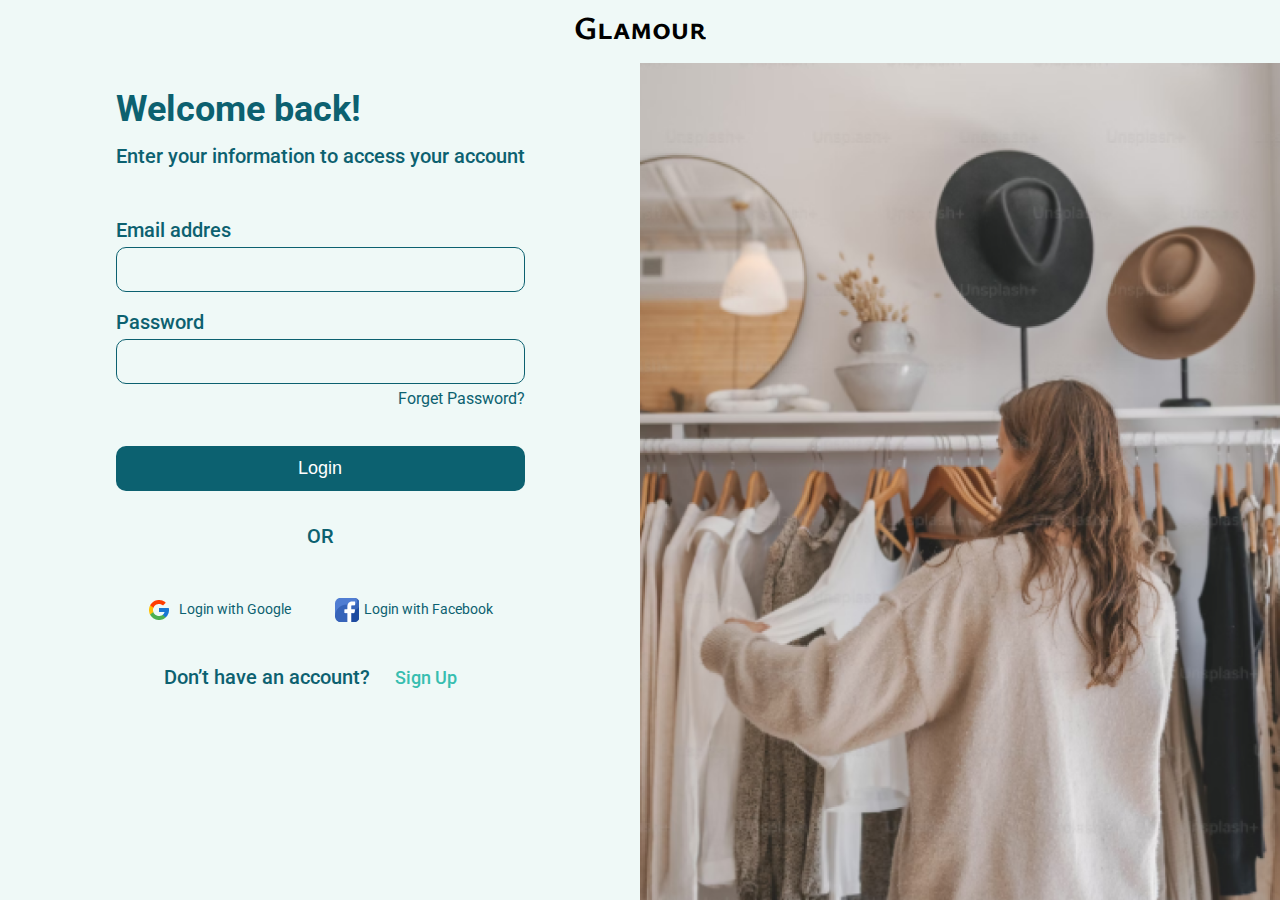
==== html/login.html @ cd98ed9a "new" ====
<!DOCTYPE html>
<html lang="en">
<head>
    <meta charset="UTF-8">
    <meta name="viewport" content="width=device-width, initial-scale=1.0">
    <title>Glamour</title>
    <link rel="stylesheet" href="https://cdnjs.cloudflare.com/ajax/libs/font-awesome/6.7.2/css/all.min.css">
    <link rel="stylesheet" href="../css/login.css">
</head>
<body>
    <header>
        <h1>Glamour</h1>
    </header>
    <section>
        <div class="content">
            <div class="form">
                <h2>Welcome back!</h2>
                <p>Enter your information to access your account</p>
                <form>
                    <div class="input">
                        <label>Email addres</label>
                        <input 
                            type="email" 
                            name="email" 
                            id="email"
                            required>
                    </div>
                    <br>
                    <div class="input">
                        <label>Password</label>
                        <input 
                            type="password" 
                            id="password" 
                            name="password"
                            required 
                            minlength="8"
                            maxlength="50">
                    </div>
                    <a href="#" class="forget">Forget Password?</a>
                    <br>
                    <input type="submit" value="Login">
                    <div class="social-link">
                        <p>OR</p>
                        <div class="contact">
                            <a href="#"> <img src="../images/icons8-google 1.png" width="24px" height="24px" alt=""> Login with Google</a>
                            <a href="#"> <img src="../images/facebook.png" width="24px" height="24px" alt="">Login with Facebook</a>    
                        </div>
                       <div class="signup">
                            <p>Don’t have an account? <a href="signup.html" target="_blank">Sign Up</a></p>
                        </div>
                    </div>
                </form>
            </div>
        </div>
        <div class="logo">
            <img src="../images/logo.png" alt="logo">
        </div>
    </section>
</body>
</html>
---- css/login.css ----
@import url('https://fonts.googleapis.com/css2?family=Anton&family=Jaro:opsz@6..72&family=Roboto:ital,wght@0,100..900;1,100..900&family=Ysabeau+SC:wght@1..1000&display=swap');
@import url('https://fonts.googleapis.com/css2?family=Anton&family=Jaro:opsz@6..72&family=Ysabeau+SC:wght@1..1000&display=swap');
* {
    margin: 0;
    padding: 0;
    box-sizing: border-box;
}
header{
    font-family: "Ysabeau SC";
    width: 100%;
    height: 7vh;
    background-color:#EFF9F7 ;
    text-align: center;
    padding-top:5px ;
}
section {
    position: relative;
    width: 100%;
    height: 93vh;
    display: flex;
    background-color: #EFF9F7;
}
section .logo {
    position: relative;
    width: 50%;
    height: 100%;
}
section .logo img {
    position: absolute;
    top: 0;
    left: 0;
    width: 100%;
    height: 100%;
    object-fit:fill;
}
section .content {
    display: flex;
    justify-content: center;
    align-items: top;
    width: 50%;
    height: 100%;
}
section .content .form {
    width: 280;
    height: 350;
}
section .content .form h2 {
    line-height: 24px;
    font-size: 36px;
    margin-bottom: 24px;
    margin-top: 34px;
    color: #0C6170;
    font-family:Roboto;
}
section .content .form p {
    line-height: 23px;
    font-size: 20px;
    margin-bottom: 50px;
    margin-top: 24px;
    color: #0C6170;
    font-family:Roboto;
    font-weight:500;
}
section .content .form .input input{
    width: 100%;
    padding: 12px;
    border: 1px solid #0C6170;
    border-radius: 10px;
    font-size: 16px;
    outline-color: #0C6170;
    background-color: #EFF9F7;
    color: #0C6170;
    font-family:Roboto;
}
section .content .form .input label{
    display: block;
    margin-bottom: 5px;
    color: #0C6170;   
    font-family:Roboto;
    font-size: 20px;
    font-weight: 500;
}
section form input[type="submit"] {
    width: 100%;
    padding: 12px;
    background-color: #0C6170;
    color: white;
    border: none;
    border-radius: 10px;
    font-size:18px;
    cursor: pointer;
    margin-top: 20px;
}
.forget {
    display: flex;
    align-items: center;
    justify-content: end;
    color: #0C6170;
    text-decoration: none;
    margin-top: 5px;
    font-family:Roboto;
}
.social-link {
    display: flex;
    align-items: center;
    justify-content: center;
    flex-flow: column;
    margin:10px;
}
.social-link p{
    font-size: 5px;

}
.social-link a {
    display: inline;
    align-items: center;
    justify-content: center;
    flex-flow: column;
    text-decoration: none;
    color: #0C6170;
    font-size: 14px;
    padding: 20px;
    font-family:Roboto;
}
.social-link .contact a img {
    margin-right: 5px; 
    vertical-align: middle; 
}
.social-link .signup {
    margin-top: 20px;
}
.social-link .signup a{
    display: inline;
    font-size: 18px;
    color: #37BEB0;
}
@media (max-width:700px)
{
    section .logo{
        position: absolute;
        width: 100%;
        height: 100%;
        top: 0;
        left: 0;
    }
    section .content {
        display: flex;
        justify-content: center;
        align-items: center;
        width: 100%;
        height: 100%;
        z-index: 1;
    }
}
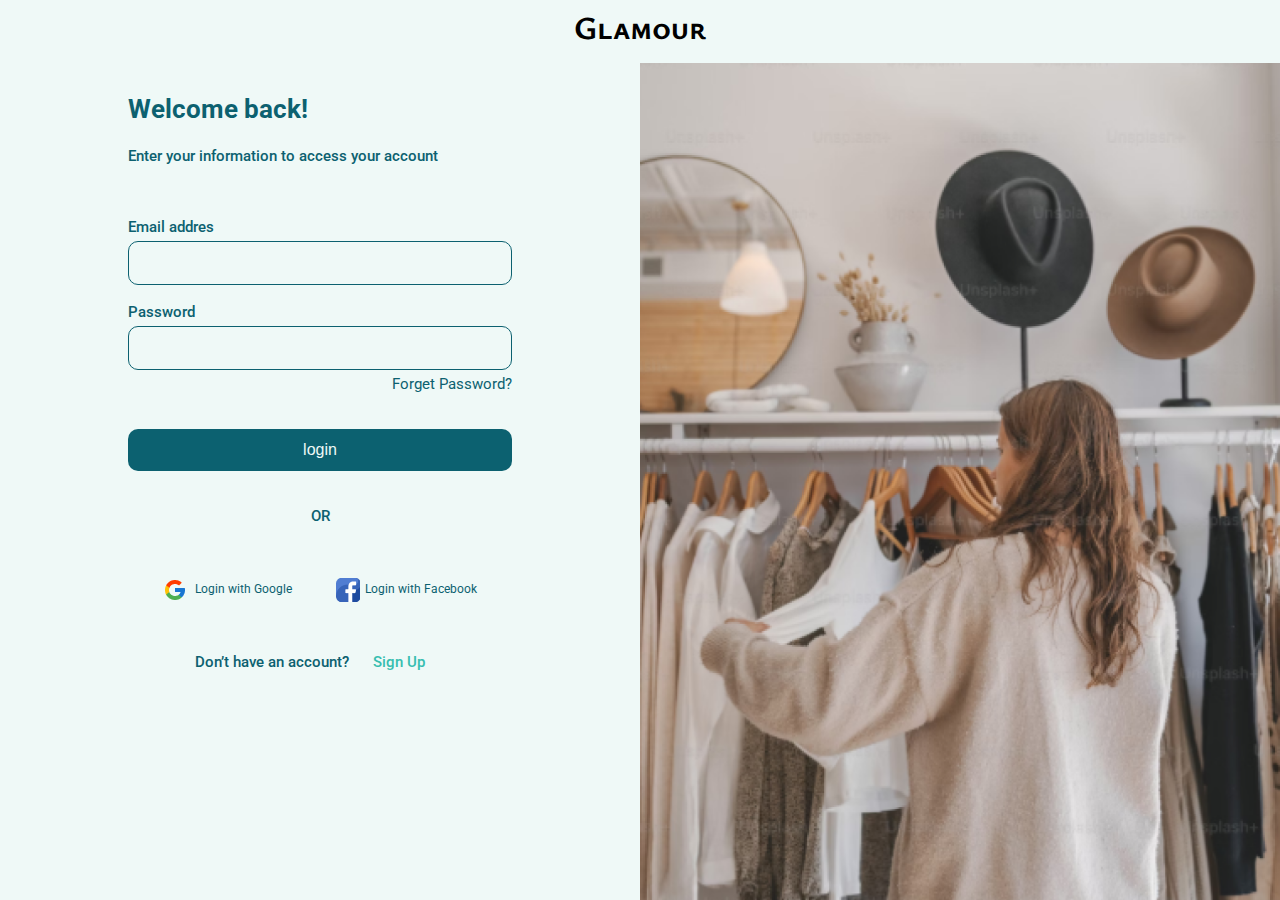
==== commit b39087a2: "new commit" ====
--- a/html/login.html
+++ b/html/login.html
@@ -38,7 +38,7 @@
                     </div>
                     <a href="#" class="forget">Forget Password?</a>
                     <br>
-                    <input type="submit" value="Login">
+                    <a href="#"><button type="button">login</button></a>
                     <div class="social-link">
                         <p>OR</p>
                         <div class="contact">
--- a/css/login.css
+++ b/css/login.css
@@ -41,12 +41,11 @@
     height: 100%;
 }
 section .content .form {
-    width: 280;
-    height: 350;
+    width: 60%;
 }
 section .content .form h2 {
     line-height: 24px;
-    font-size: 36px;
+    font-size: 26px;
     margin-bottom: 24px;
     margin-top: 34px;
     color: #0C6170;
@@ -54,7 +53,7 @@
 }
 section .content .form p {
     line-height: 23px;
-    font-size: 20px;
+    font-size: 15px;
     margin-bottom: 50px;
     margin-top: 24px;
     color: #0C6170;
@@ -66,7 +65,7 @@
     padding: 12px;
     border: 1px solid #0C6170;
     border-radius: 10px;
-    font-size: 16px;
+    font-size: 15px;
     outline-color: #0C6170;
     background-color: #EFF9F7;
     color: #0C6170;
@@ -77,19 +76,19 @@
     margin-bottom: 5px;
     color: #0C6170;   
     font-family:Roboto;
-    font-size: 20px;
+    font-size: 15px;
     font-weight: 500;
 }
-section form input[type="submit"] {
+button{
     width: 100%;
     padding: 12px;
     background-color: #0C6170;
-    color: white;
+    color: #EFF9F7;
     border: none;
     border-radius: 10px;
-    font-size:18px;
+    font-size:16px;
     cursor: pointer;
-    margin-top: 20px;
+    margin-top: 18px;
 }
 .forget {
     display: flex;
@@ -99,6 +98,7 @@
     text-decoration: none;
     margin-top: 5px;
     font-family:Roboto;
+    font-size: 15px;
 }
 .social-link {
     display: flex;
@@ -107,10 +107,6 @@
     flex-flow: column;
     margin:10px;
 }
-.social-link p{
-    font-size: 5px;
-
-}
 .social-link a {
     display: inline;
     align-items: center;
@@ -118,7 +114,7 @@
     flex-flow: column;
     text-decoration: none;
     color: #0C6170;
-    font-size: 14px;
+    font-size: 12px;
     padding: 20px;
     font-family:Roboto;
 }
@@ -127,11 +123,11 @@
     vertical-align: middle; 
 }
 .social-link .signup {
-    margin-top: 20px;
+    margin-top: 25px;
 }
 .social-link .signup a{
     display: inline;
-    font-size: 18px;
+    font-size: 15px;
     color: #37BEB0;
 }
 @media (max-width:700px)
@@ -142,7 +138,8 @@
         height: 100%;
         top: 0;
         left: 0;
-    }
+        opacity: 0.7;
+  }
     section .content {
         display: flex;
         justify-content: center;
@@ -151,4 +148,11 @@
         height: 100%;
         z-index: 1;
     }
+    .social-link a {
+        display: block;
+        padding: 10px;
+    }
+    section .content .form p {
+        margin-bottom: 25px;
+    }
 }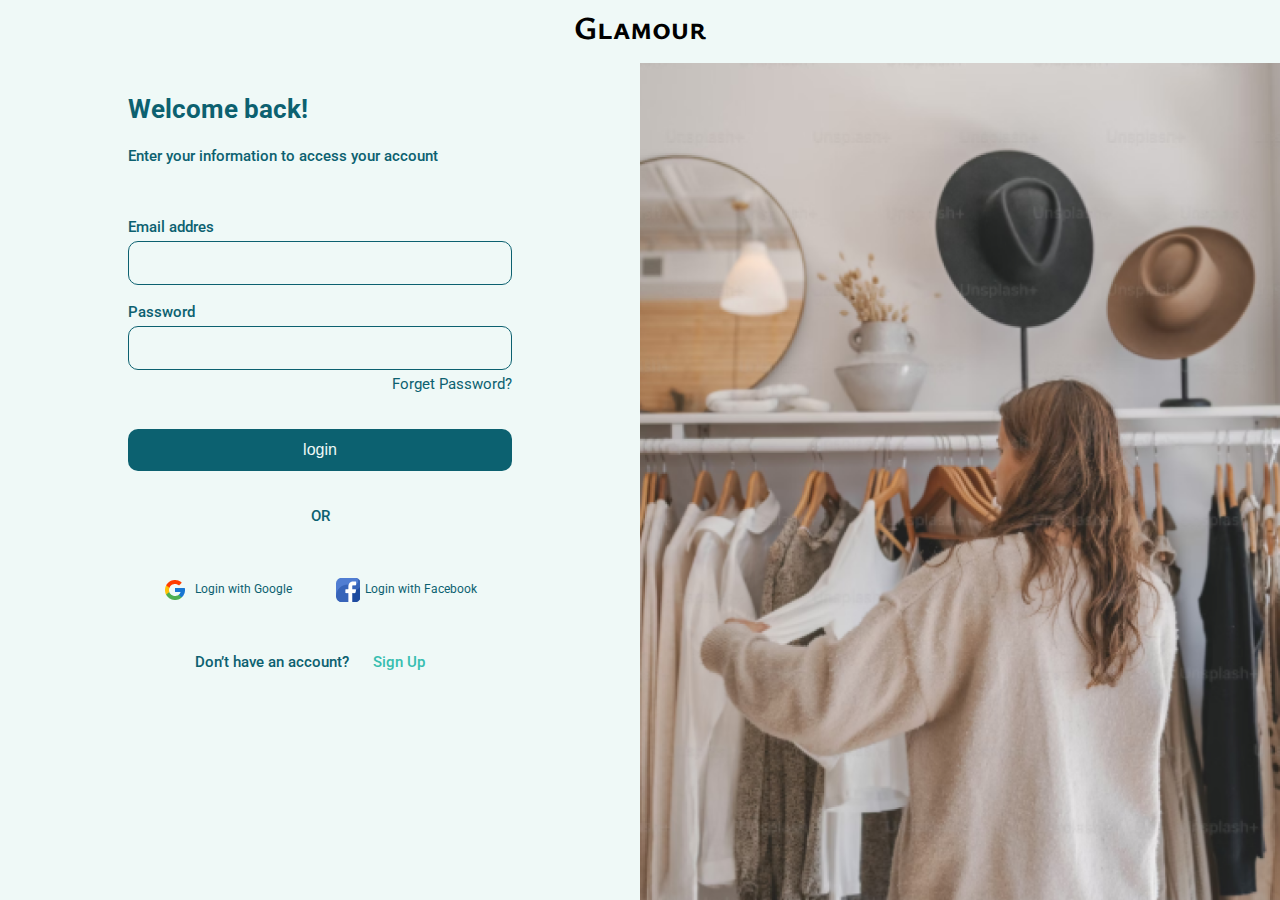
==== commit f602bf58: "new" ====
--- a/html/login.html
+++ b/html/login.html
@@ -38,7 +38,7 @@
                     </div>
                     <a href="#" class="forget">Forget Password?</a>
                     <br>
-                    <a href="#"><button type="button">login</button></a>
+                    <a href="landing.html"><button type="button">login</button></a>
                     <div class="social-link">
                         <p>OR</p>
                         <div class="contact">
